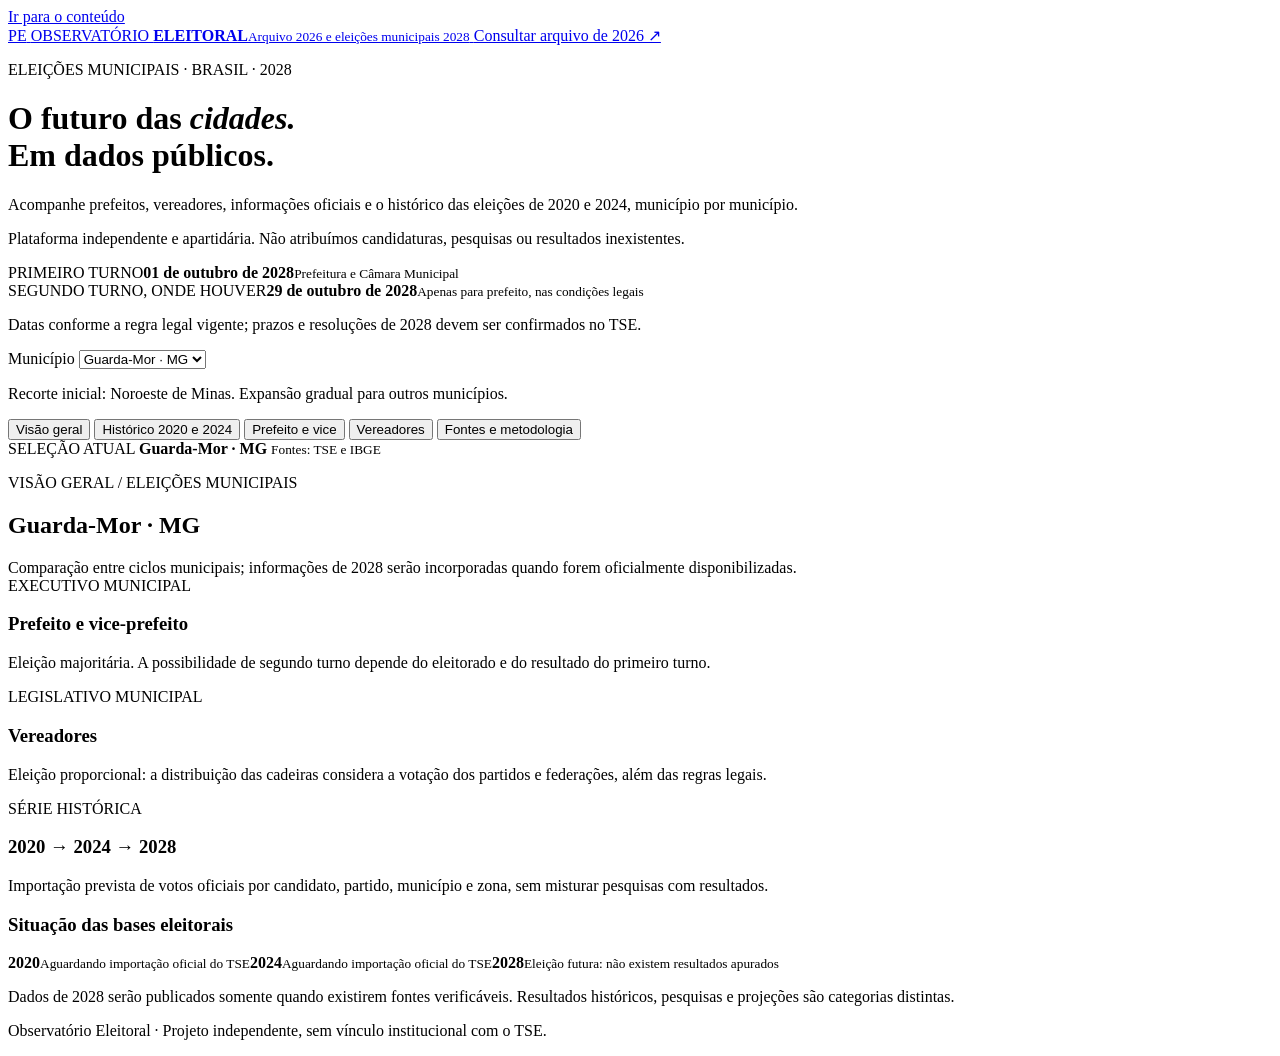
==== municipais-2028/index.html @ 298a5fa7 "feat(2028): add standalone accessible municipal elections observatory" ====
<!doctype html>
<html lang="pt-BR">
<head>
  <meta charset="utf-8">
  <meta name="viewport" content="width=device-width,initial-scale=1">
  <meta name="description" content="Observatório independente das eleições municipais de 2028. Informações públicas, histórico eleitoral e dados oficiais por município.">
  <meta name="theme-color" content="#0d1422">
  <title>Eleições Municipais 2028 | Observatório Eleitoral</title>
  <link rel="stylesheet" href="styles.css">
</head>
<body>
  <a class="skip-link" href="#municipal2028View">Ir para o conteúdo</a>
  <div class="page-shell" id="municipal2028App">
    <header class="header">
      <div class="header-top">
        <a class="brand" href="../index.html" aria-label="Voltar ao arquivo eleitoral de 2026">
          <span class="brand-mark">PE</span>
          <span>OBSERVATÓRIO <strong>ELEITORAL</strong><small>Arquivo 2026 e eleições municipais 2028</small></span>
        </a>
        <a class="archive-link" href="../index.html">Consultar arquivo de 2026 ↗</a>
      </div>
      <div class="hero">
        <div>
          <p class="eyebrow"><span class="pulse" aria-hidden="true"></span> ELEIÇÕES MUNICIPAIS · BRASIL · 2028</p>
          <h1>O futuro das <em>cidades.</em><br>Em dados públicos.</h1>
          <p class="hero-description">Acompanhe prefeitos, vereadores, informações oficiais e o histórico das eleições de 2020 e 2024, município por município.</p>
          <p class="verification">Plataforma independente e apartidária. Não atribuímos candidaturas, pesquisas ou resultados inexistentes.</p>
        </div>
        <div class="election-dates" aria-label="Datas de referência das eleições de 2028">
          <div><span>PRIMEIRO TURNO</span><strong id="firstRoundDate">1º de outubro de 2028</strong><small>Prefeitura e Câmara Municipal</small></div>
          <div><span>SEGUNDO TURNO, ONDE HOUVER</span><strong id="secondRoundDate">29 de outubro de 2028</strong><small>Apenas para prefeito, nas condições legais</small></div>
          <p>Datas conforme a regra legal vigente; prazos e resoluções de 2028 devem ser confirmados no TSE.</p>
        </div>
      </div>
    </header>

    <div class="workspace">
      <aside class="sidebar" aria-label="Filtros e navegação">
        <label for="municipalityPicker">Município</label>
        <select id="municipalityPicker" aria-label="Selecionar município"></select>
        <p class="scope">Recorte inicial: Noroeste de Minas. Expansão gradual para outros municípios.</p>
        <nav aria-label="Áreas do observatório" class="sections">
          <button type="button" data-section="visao-geral" aria-pressed="true" class="selected">Visão geral</button>
          <button type="button" data-section="historico" aria-pressed="false">Histórico 2020 e 2024</button>
          <button type="button" data-section="prefeito" aria-pressed="false">Prefeito e vice</button>
          <button type="button" data-section="vereadores" aria-pressed="false">Vereadores</button>
          <button type="button" data-section="fontes" aria-pressed="false">Fontes e metodologia</button>
        </nav>
        <div class="sidebar-bottom">
          <span>SELEÇÃO ATUAL</span>
          <strong id="selectedMunicipality">Guarda-Mor · MG</strong>
          <small>Fontes: TSE e IBGE</small>
        </div>
      </aside>
      <main class="content" id="municipal2028View" tabindex="-1" aria-live="polite">
        <p>Preparando observatório municipal…</p>
      </main>
    </div>
    <footer class="footer">
      <p>Dados de 2028 serão publicados somente quando existirem fontes verificáveis. Resultados históricos, pesquisas e projeções são categorias distintas.</p>
      <p>Observatório Eleitoral · Projeto independente, sem vínculo institucional com o TSE.</p>
    </footer>
  </div>
  <script src="data.js"></script>
  <script src="app.js"></script>
</body>
</html>
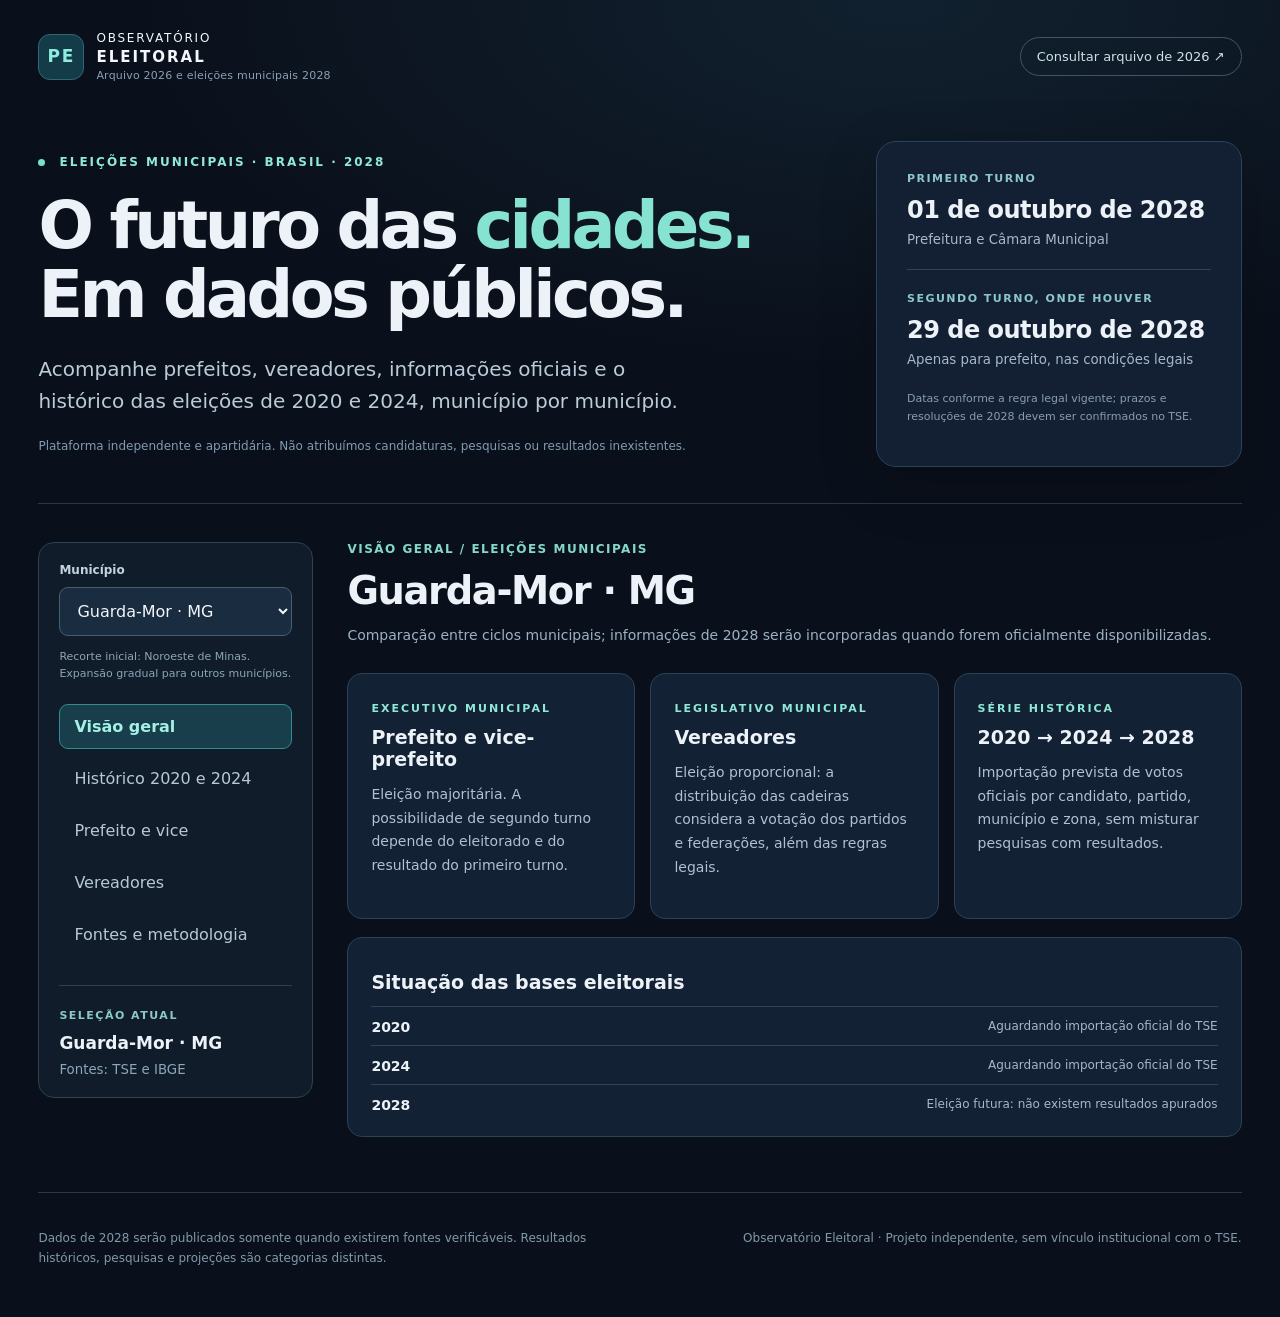
==== commit 8edc954a: "feat(2028): load historical candidate browser before municipal app" ====
--- a/municipais-2028/index.html
+++ b/municipais-2028/index.html
@@ -62,6 +62,7 @@
     </footer>
   </div>
   <script src="data.js"></script>
+  <script src="history-six.js"></script>
   <script src="app.js"></script>
 </body>
 </html>
--- a/municipais-2028/styles.css
+++ b/municipais-2028/styles.css
@@ -0,0 +1,72 @@
+:root{color-scheme:dark;font-family:Inter,ui-sans-serif,system-ui,-apple-system,"Segoe UI",sans-serif;background:#0a101b;color:#edf2f8}
+*{box-sizing:border-box}
+body{margin:0;min-height:100vh;background:radial-gradient(ellipse 60% 28% at 70% 0%,#21455a50,transparent),#0a101b}
+a{color:#7ed5d4}
+button,select{font:inherit}
+button:focus-visible,select:focus-visible,a:focus-visible{outline:3px solid #7ee3d8;outline-offset:3px}
+.skip-link{position:absolute;left:-9999px;top:8px;z-index:5;padding:12px;background:#fff;color:#081522}.skip-link:focus{left:10px}
+.page-shell{max-width:1480px;margin:0 auto;padding:0 clamp(16px,3vw,46px)}
+.header{padding:30px 0 36px;border-bottom:1px solid #26374b}
+.header-top{display:flex;align-items:center;justify-content:space-between;gap:16px}
+.brand{color:#f3f6fa;display:flex;align-items:center;gap:12px;text-decoration:none;font-size:12px;letter-spacing:1.8px;line-height:1.4}
+.brand strong{display:block;font-size:15px;letter-spacing:2px}
+.brand small{display:block;color:#8b9fb2;letter-spacing:.2px;font-size:11px}
+.brand-mark{background:#133c48;border:1px solid #326777;border-radius:12px;color:#8decdd;display:grid;place-items:center;height:46px;width:46px;font-size:17px;font-weight:900}
+.archive-link{padding:11px 16px;border:1px solid #415468;border-radius:999px;font-size:13px;text-decoration:none;color:#cce3e6}
+.hero{display:grid;grid-template-columns:minmax(0,1.4fr) minmax(310px,.65fr);align-items:center;gap:50px;margin-top:58px}
+.eyebrow{color:#90e9d7;font-size:12px;letter-spacing:2px;font-weight:800}
+.pulse{display:inline-block;width:7px;height:7px;border-radius:50%;background:#78e2ca;margin-right:8px}
+h1{font-size:clamp(38px,5.1vw,76px);letter-spacing:-.055em;line-height:1.06;margin:22px 0 24px;font-weight:800}
+h1 em{font-style:normal;color:#86e3d2}
+.hero-description{font-size:clamp(16px,1.6vw,20px);color:#bbcbda;line-height:1.6;max-width:650px}
+.verification{font-size:12px;color:#819bb0;margin-top:22px}
+.election-dates{background:#132033;border:1px solid #2b4257;border-radius:20px;padding:30px;box-shadow:0 18px 60px #0003}
+.election-dates>div{padding:0 0 22px;margin:0 0 22px;border-bottom:1px solid #304254}
+.election-dates>div:last-of-type{border:0;padding:0;margin:0}
+.election-dates span,.sidebar-bottom span{display:block;color:#8cc8ca;font-weight:800;font-size:11px;letter-spacing:1.5px;margin-bottom:11px}
+.election-dates strong{display:block;font-size:clamp(17px,2vw,24px);letter-spacing:-.5px}
+.election-dates small{display:block;color:#a5b9c9;margin-top:8px}
+.election-dates>p{color:#879eae;font-size:11px;line-height:1.6;margin-top:23px}
+.workspace{display:grid;grid-template-columns:275px minmax(0,1fr);gap:34px;padding:38px 0 55px}
+.sidebar{align-self:start;position:sticky;top:16px;border:1px solid #2e4052;background:#101c2a;border-radius:16px;padding:20px}
+.sidebar label{display:block;font-size:12px;font-weight:800;color:#c2d4e0;margin-bottom:10px}
+.sidebar select{width:100%;background:#192c40;color:#f3f6fa;padding:13px;border:1px solid #456072;border-radius:9px}
+.scope{font-size:11px;color:#8da5b7;line-height:1.55;margin:12px 0 22px}
+.sections{display:grid;gap:7px}
+.sections button{text-align:left;background:transparent;color:#b7c8d7;padding:12px 14px;border:1px solid transparent;border-radius:9px;cursor:pointer}
+.sections button:hover{background:#23364a}
+.sections button.selected{background:#183e4b;border-color:#368b91;color:#a5f0e5;font-weight:700}
+.sidebar-bottom{border-top:1px solid #2f4050;margin-top:28px;padding-top:23px}
+.sidebar-bottom strong{display:block;font-size:17px}
+.sidebar-bottom small{color:#8ba7b9;display:block;margin-top:9px}
+.content{min-height:450px}
+.section-header{margin-bottom:26px}
+.section-header>p{margin:0 0 12px;color:#85d7cb;letter-spacing:1.5px;font-size:12px;font-weight:800}
+.section-header h2{font-size:clamp(28px,3vw,42px);letter-spacing:-.035em;margin:0 0 11px}
+.section-header>span{font-size:14px;color:#9cb1c3;line-height:1.6}
+.dashboard-grid{display:grid;grid-template-columns:repeat(3,minmax(0,1fr));gap:15px}
+.info-card,.data-status,.history-block{background:#122133;border:1px solid #2c4154;border-radius:15px;padding:23px}
+.info-card h3,.data-status h3,.history-block h3{font-size:19px;margin:10px 0 13px}
+.info-card p{font-size:14px;color:#b0c1d0;line-height:1.7;margin:0 0 15px}
+.info-card a{font-size:13px}
+.info-card .eyebrow{font-size:11px}
+.data-status{margin-top:18px}
+.status-rows{display:grid;gap:10px}
+.status-rows>span{display:flex;justify-content:space-between;gap:12px;border-top:1px solid #2f4459;padding-top:12px}
+.status-rows b{font-size:14px}
+.status-rows small{font-size:12px;color:#a5b8c9;text-align:right}
+.empty-state{background:#122133;border:1px dashed #446075;border-radius:15px;padding:30px 26px}
+.empty-state strong{font-size:18px}
+.empty-state p{color:#a5bccc;line-height:1.6;max-width:640px}
+.history-block{margin-bottom:17px}
+.history-block>.empty-state{background:#101b29}
+.footnote{font-size:12px;color:#a4b5c5;line-height:1.7;margin:20px 0}
+.source-grid{display:grid;grid-template-columns:repeat(2,minmax(0,1fr));gap:14px}
+.table-scroller{overflow-x:auto}
+table{border-collapse:collapse;min-width:650px;width:100%}
+th,td{text-align:left;padding:12px;border-bottom:1px solid #334658;font-size:13px}
+th{color:#b3cadd}
+.footer{border-top:1px solid #283949;padding:23px 0 36px;display:flex;justify-content:space-between;gap:40px;font-size:12px;line-height:1.7;color:#8299aa}
+.footer p{max-width:600px}
+@media(max-width:950px){.hero{grid-template-columns:1fr;gap:28px}.workspace{grid-template-columns:1fr;gap:20px}.sidebar{position:static}.sections{grid-template-columns:repeat(3,minmax(0,1fr))}.dashboard-grid{grid-template-columns:1fr}.source-grid{grid-template-columns:1fr}}
+@media(max-width:560px){.header{padding:17px 0 30px}.header-top{align-items:start}.archive-link{max-width:120px;font-size:11px;text-align:center}.hero{margin-top:35px}.election-dates{padding:23px}.workspace{padding-top:22px}.sections{grid-template-columns:repeat(2,minmax(0,1fr))}.sections button{font-size:12px}.status-rows>span{display:block}.status-rows small{text-align:left;display:block;margin-top:5px}.footer{display:block}h1{font-size:40px}}
